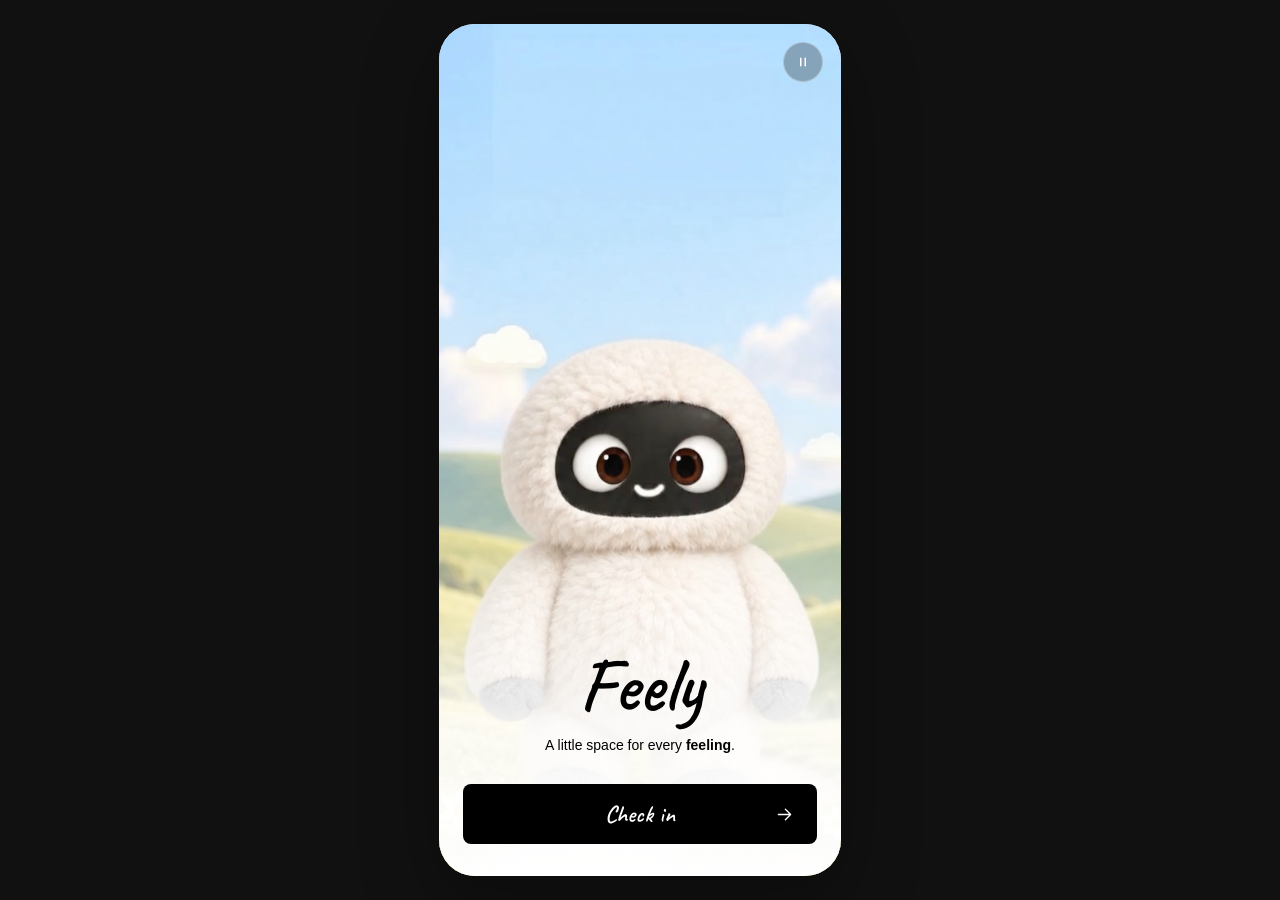
==== Preview/index.html @ 531bb641 "Add Feely native app and interactive browser preview" ====
<!doctype html>
<html lang="en">
<head>
  <meta charset="utf-8">
  <meta name="viewport" content="width=device-width, initial-scale=1, viewport-fit=cover">
  <meta name="theme-color" content="#ffffff">
  <meta name="description" content="Feely. A little space for every feeling.">
  <title>Feely — A little space for every feeling</title>
  <link rel="icon" href="data:image/svg+xml,%3Csvg xmlns='http://www.w3.org/2000/svg' viewBox='0 0 100 100'%3E%3Ctext y='.9em' font-size='90'%3E♡%3C/text%3E%3C/svg%3E">
  <link rel="stylesheet" href="landing.css?v=white-4">
  <link rel="stylesheet" href="transitions.css?v=1">
  <script src="transitions.js?v=2"></script>
</head>
<body>
  <main class="welcome" aria-labelledby="feely-title">
    <video class="welcome-video" autoplay muted loop playsinline preload="auto" poster="media/feely-background-v3.jpg" aria-hidden="true">
      <source src="media/feely-background-v3.mp4" type="video/mp4">
    </video>
    <div class="welcome-shade" aria-hidden="true"></div>
    <button class="motion-control" aria-label="Pause background video" aria-pressed="false"><svg viewBox="0 0 24 24" fill="none" aria-hidden="true"><path d="M9 7v10M15 7v10" stroke="currentColor" stroke-width="2" stroke-linecap="round"/></svg></button>
    <section class="welcome-copy">
      <h1 id="feely-title">Feely</h1>
      <p>A little space for every <strong>feeling</strong>.</p>
      <a class="check-in" href="moods.html">Check in <svg viewBox="0 0 24 24" fill="none" aria-hidden="true"><path d="M5 12h14m-6-6 6 6-6 6" stroke="currentColor" stroke-width="1.5" stroke-linecap="round" stroke-linejoin="round"/></svg></a>
    </section>
  </main>
  <script src="landing.js"></script>
</body>
</html>
---- Preview/landing.css ----
@font-face{font-family:'Caveat';src:url('../MoodDay/Fonts/Caveat.ttf') format('truetype');font-style:normal;font-weight:400 700;font-display:swap}
:root{font-family:-apple-system,BlinkMacSystemFont,"Segoe UI",sans-serif;color:#000;background:#111;font-synthesis:none}
*{box-sizing:border-box}
body{margin:0;min-height:100svh;display:grid;place-items:center}
.welcome{position:relative;isolation:isolate;width:402px;height:852px;max-height:calc(100svh - 48px);overflow:hidden;border-radius:36px;background:#fff;box-shadow:0 24px 80px #0005}
.welcome-video{position:absolute;z-index:-3;inset:0;width:100%;height:100%;object-fit:cover;object-position:50% 40%;transform:scale(1.24)}
.welcome-shade{position:absolute;z-index:-2;inset:0;background:linear-gradient(180deg,transparent 48%,rgba(255,255,255,.08) 58%,rgba(255,255,255,.90) 82%,#fff 100%)}
.motion-control{position:absolute;top:max(18px,env(safe-area-inset-top));right:18px;width:40px;height:40px;display:grid;place-items:center;border:1px solid #ffffff50;border-radius:50%;background:#0004;color:white;cursor:pointer;backdrop-filter:blur(8px)}
.motion-control svg{width:18px;height:18px}
.welcome-copy{position:absolute;bottom:max(32px,calc(env(safe-area-inset-bottom) + 20px));left:24px;right:24px;text-align:center}
h1{font-family:'Caveat',cursive;font-size:76px;line-height:1;font-weight:600;letter-spacing:0;margin:0 0 12px;text-shadow:none}
p{font-size:14px;line-height:1.5;margin:0 0 28px;color:#000}
strong{font-weight:700}
.check-in{min-height:60px;border-radius:8px;display:flex;align-items:center;justify-content:center;position:relative;padding:14px 56px;background:#000;color:white;text-decoration:none;font-family:'Caveat',cursive;font-size:24px;font-weight:600;line-height:1.2;transition:transform .2s}
.check-in svg{width:21px;height:21px;position:absolute;right:22px}
.check-in:hover{transform:translateY(-2px)}
:focus-visible{outline:3px solid #ffcd31;outline-offset:4px}
@media(max-width:760px){body{display:block;background:#fff}.welcome{width:100%;height:100svh;min-height:500px;max-height:none;border-radius:0;box-shadow:none}}
@media(max-height:700px){.welcome-copy{bottom:max(20px,env(safe-area-inset-bottom))}h1{font-size:60px;margin-bottom:8px}p{margin-bottom:20px}.check-in{min-height:54px}}
@media(prefers-reduced-motion:reduce){.check-in{transition:none}.check-in:hover{transform:none}}
---- Preview/transitions.css ----
/* Keep the app frame stationary while its contents change screens. */
@view-transition{navigation:auto}
:root{view-transition-name:none}
.welcome,.phone-only .phone{view-transition-name:app-screen}
::view-transition-group(app-screen){animation-duration:460ms;animation-timing-function:cubic-bezier(.22,1,.36,1);overflow:hidden;border-radius:36px}
::view-transition-old(app-screen){animation:screen-out 300ms cubic-bezier(.4,0,.2,1) both;mix-blend-mode:normal}
::view-transition-new(app-screen){animation:screen-in 460ms cubic-bezier(.22,1,.36,1) both;mix-blend-mode:normal}
@keyframes screen-out{to{opacity:0;transform:translateY(-12px) scale(.985)}}
@keyframes screen-in{from{opacity:0;transform:translateY(24px) scale(1.015)}to{opacity:1;transform:none}}
.screen-enter .phone{animation:screen-in 460ms cubic-bezier(.22,1,.36,1) both}
.screen-leave .welcome{animation:screen-out 240ms ease both;pointer-events:none}
@media(max-width:760px){::view-transition-group(app-screen){border-radius:0}}
@media(prefers-reduced-motion:reduce){::view-transition-group(app-screen),::view-transition-old(app-screen),::view-transition-new(app-screen){animation:none!important}.screen-enter .phone,.screen-leave .welcome{animation:none!important}}
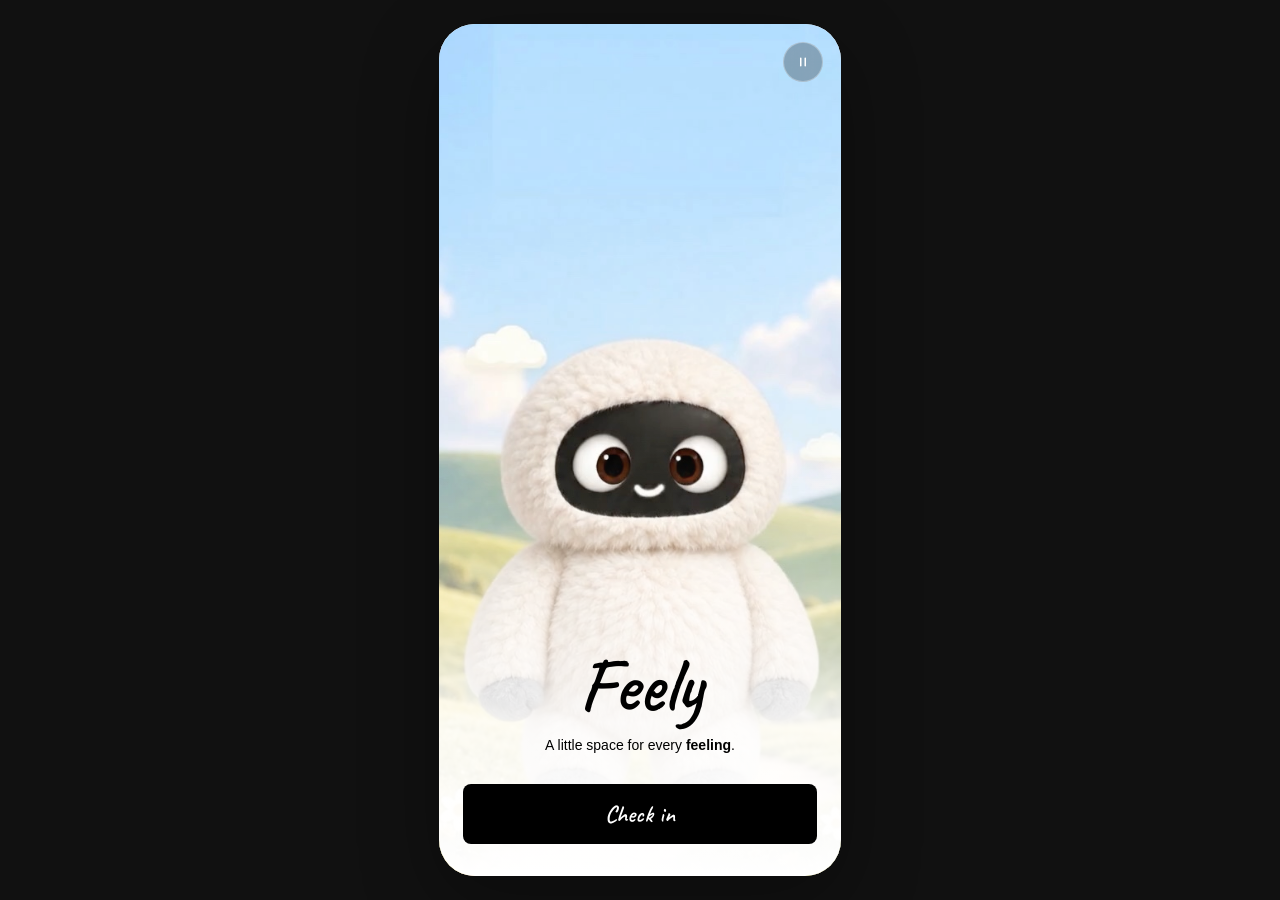
==== commit 503e8a76: "25 Sep" ====
--- a/Preview/index.html
+++ b/Preview/index.html
@@ -21,7 +21,7 @@
     <section class="welcome-copy">
       <h1 id="feely-title">Feely</h1>
       <p>A little space for every <strong>feeling</strong>.</p>
-      <a class="check-in" href="moods.html">Check in <svg viewBox="0 0 24 24" fill="none" aria-hidden="true"><path d="M5 12h14m-6-6 6 6-6 6" stroke="currentColor" stroke-width="1.5" stroke-linecap="round" stroke-linejoin="round"/></svg></a>
+      <a class="check-in" href="moods.html">Check in</a>
     </section>
   </main>
   <script src="landing.js"></script>
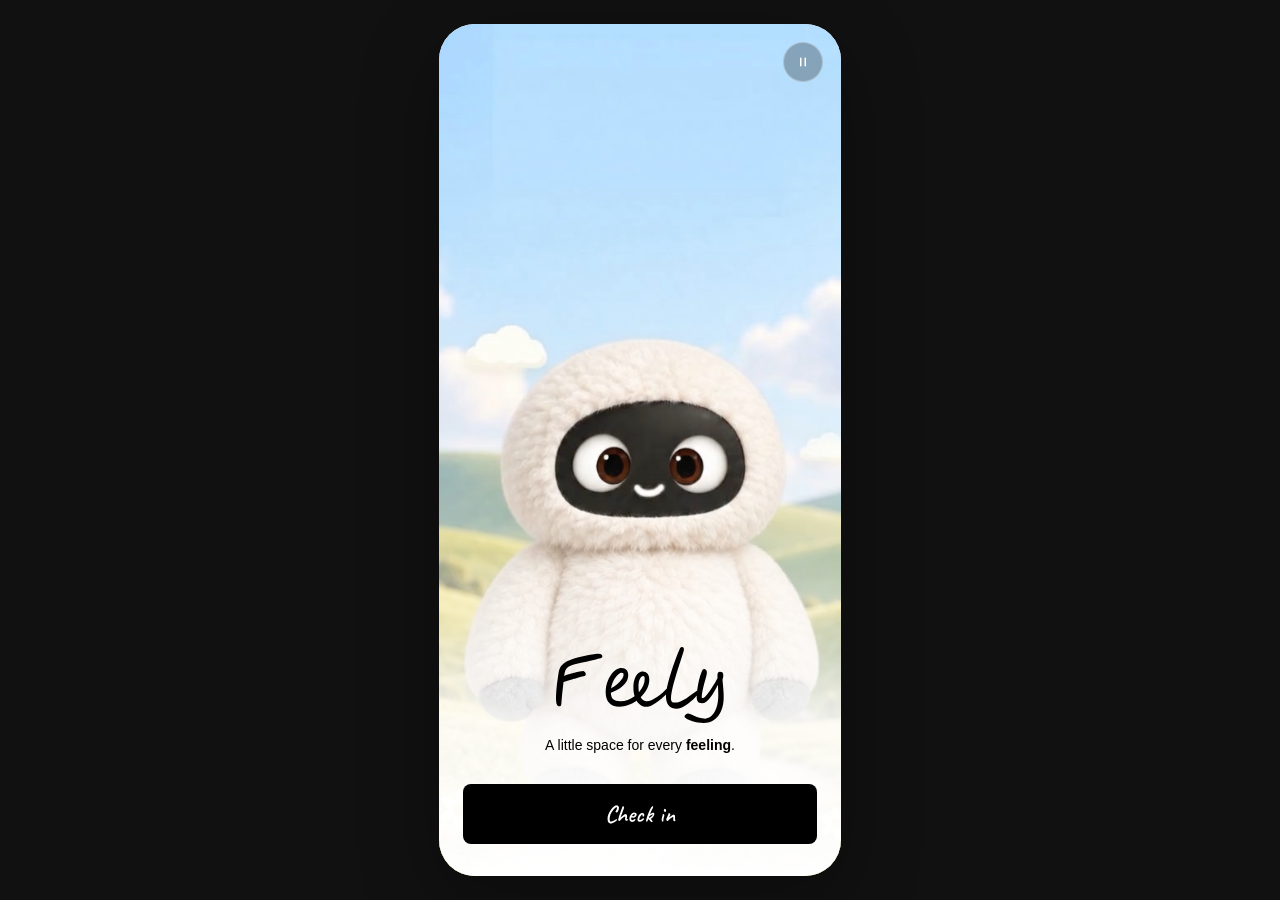
==== commit f1811bf3: "1 Oct" ====
--- a/Preview/index.html
+++ b/Preview/index.html
@@ -7,7 +7,7 @@
   <meta name="description" content="Feely. A little space for every feeling.">
   <title>Feely — A little space for every feeling</title>
   <link rel="icon" href="data:image/svg+xml,%3Csvg xmlns='http://www.w3.org/2000/svg' viewBox='0 0 100 100'%3E%3Ctext y='.9em' font-size='90'%3E♡%3C/text%3E%3C/svg%3E">
-  <link rel="stylesheet" href="landing.css?v=white-4">
+  <link rel="stylesheet" href="landing.css?v=wordmark-5">
   <link rel="stylesheet" href="transitions.css?v=1">
   <script src="transitions.js?v=2"></script>
 </head>
@@ -19,7 +19,7 @@
     <div class="welcome-shade" aria-hidden="true"></div>
     <button class="motion-control" aria-label="Pause background video" aria-pressed="false"><svg viewBox="0 0 24 24" fill="none" aria-hidden="true"><path d="M9 7v10M15 7v10" stroke="currentColor" stroke-width="2" stroke-linecap="round"/></svg></button>
     <section class="welcome-copy">
-      <h1 id="feely-title">Feely</h1>
+      <h1 id="feely-title"><img class="feely-wordmark" src="media/feely-wordmark.svg" alt="Feely" width="260" height="117"></h1>
       <p>A little space for every <strong>feeling</strong>.</p>
       <a class="check-in" href="moods.html">Check in</a>
     </section>
--- a/Preview/landing.css
+++ b/Preview/landing.css
@@ -9,6 +9,7 @@
 .motion-control svg{width:18px;height:18px}
 .welcome-copy{position:absolute;bottom:max(32px,calc(env(safe-area-inset-bottom) + 20px));left:24px;right:24px;text-align:center}
 h1{font-family:'Caveat',cursive;font-size:76px;line-height:1;font-weight:600;letter-spacing:0;margin:0 0 12px;text-shadow:none}
+.feely-wordmark{display:block;width:auto;height:76px;max-width:100%;margin:0 auto;object-fit:contain}
 p{font-size:14px;line-height:1.5;margin:0 0 28px;color:#000}
 strong{font-weight:700}
 .check-in{min-height:60px;border-radius:8px;display:flex;align-items:center;justify-content:center;position:relative;padding:14px 56px;background:#000;color:white;text-decoration:none;font-family:'Caveat',cursive;font-size:24px;font-weight:600;line-height:1.2;transition:transform .2s}
@@ -18,3 +19,5 @@
 @media(max-width:760px){body{display:block;background:#fff}.welcome{width:100%;height:100svh;min-height:500px;max-height:none;border-radius:0;box-shadow:none}}
 @media(max-height:700px){.welcome-copy{bottom:max(20px,env(safe-area-inset-bottom))}h1{font-size:60px;margin-bottom:8px}p{margin-bottom:20px}.check-in{min-height:54px}}
 @media(prefers-reduced-motion:reduce){.check-in{transition:none}.check-in:hover{transform:none}}
+
+@media(max-height:700px){.feely-wordmark{height:60px}}
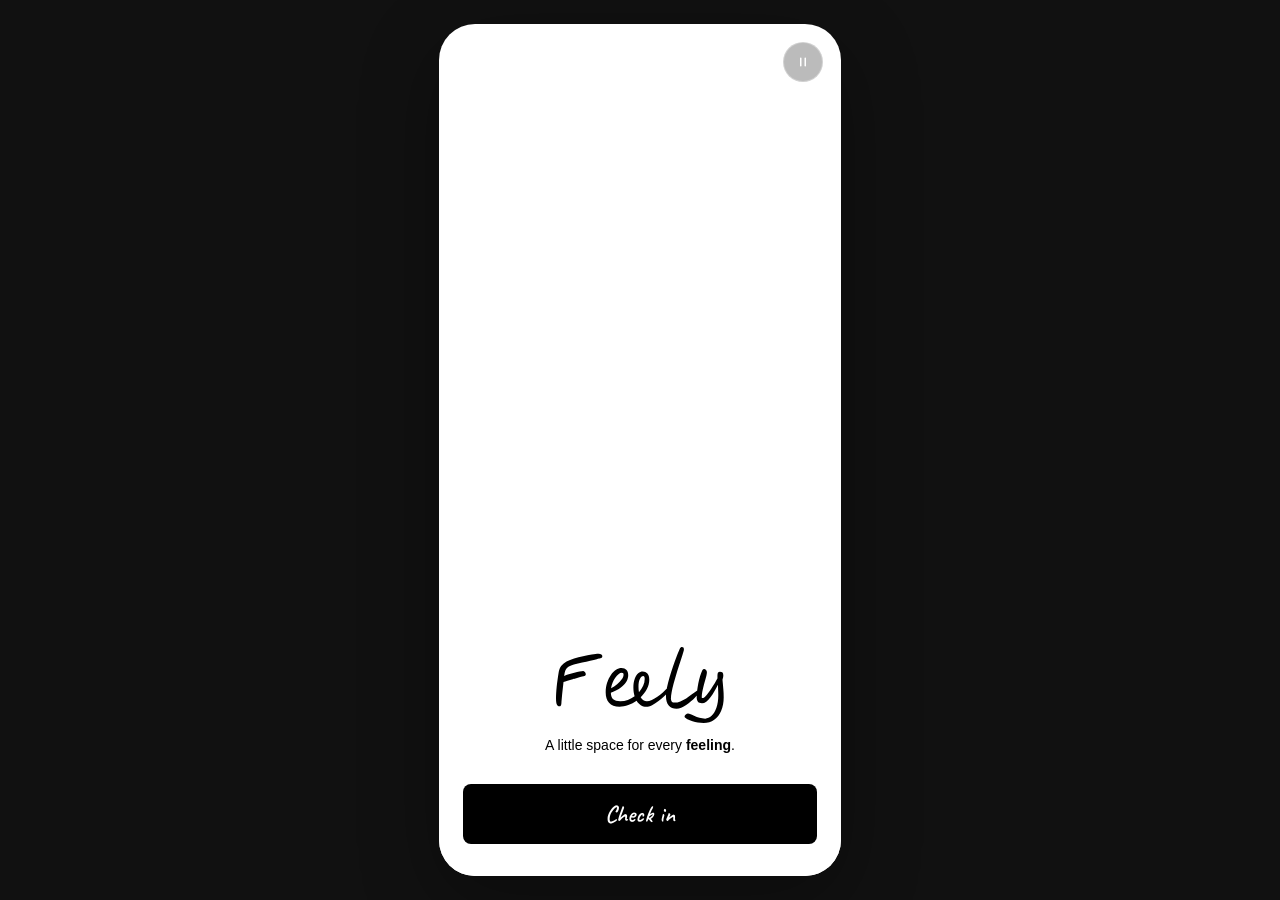
==== commit 57cd66b8: "3 Oct" ====
--- a/Preview/index.html
+++ b/Preview/index.html
@@ -14,7 +14,7 @@
 <body>
   <main class="welcome" aria-labelledby="feely-title">
     <video class="welcome-video" autoplay muted loop playsinline preload="auto" poster="media/feely-background-v3.jpg" aria-hidden="true">
-      <source src="media/feely-background-v3.mp4" type="video/mp4">
+      <source src="media/feely-background-v3.mp4?v=best" type="video/mp4">
     </video>
     <div class="welcome-shade" aria-hidden="true"></div>
     <button class="motion-control" aria-label="Pause background video" aria-pressed="false"><svg viewBox="0 0 24 24" fill="none" aria-hidden="true"><path d="M9 7v10M15 7v10" stroke="currentColor" stroke-width="2" stroke-linecap="round"/></svg></button>
